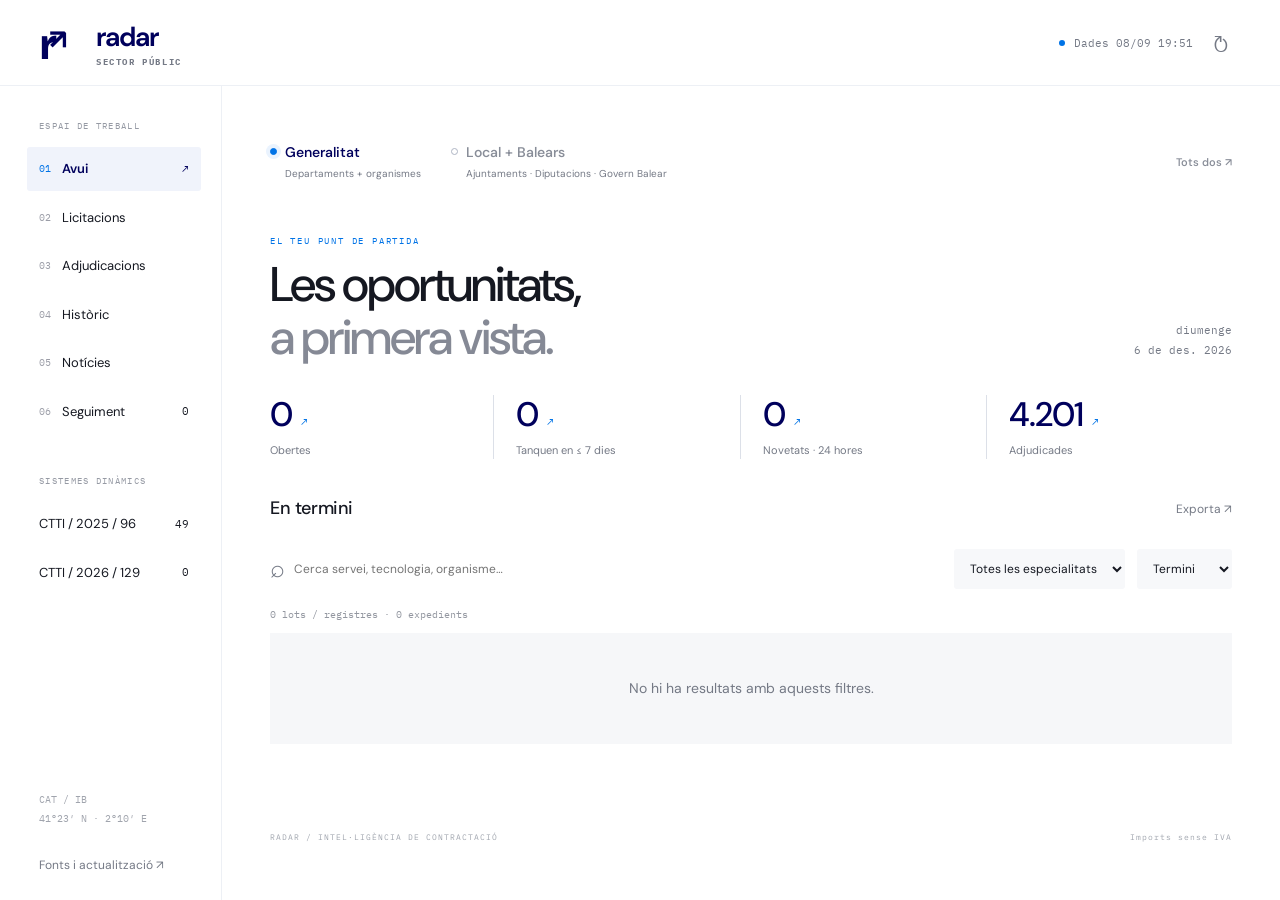
==== site/index.html @ e96c4da2 "Radar TiC CAT" ====
<!doctype html><html lang="ca"><head><meta charset="utf-8"><meta name="viewport" content="width=device-width,initial-scale=1"><meta name="theme-color" content="#00005c"><title>Radar · Sector públic</title><link rel="stylesheet" href="workspace.css"><link rel="alternate" type="application/rss+xml" title="Radar · Novetats" href="updates.xml"><script defer src="vendor/pdf-lib.min.js"></script><script type="module" src="workspace.js"></script></head>
<body><a class="skip" href="#main">Salta al contingut</a><header class="topbar"><a class="brand" href="#"><span class="brand-symbol" aria-hidden="true">r<span>↗</span></span><strong>radar<span>sector públic</span></strong></a><div class="top-right"><span class="live-dot"></span><span id="freshness">Carregant</span><button id="refresh" class="icon-button" aria-label="Recarrega les dades disponibles">↻</button><button id="menu-toggle" class="mobile-only icon-button" aria-label="Obre el menú" aria-expanded="false">☰</button></div></header>
<div class="shell"><aside id="sidebar"><div class="nav-caption">ESPAI DE TREBALL</div><nav aria-label="Navegació principal"><button data-view="home" class="selected"><span>01</span> Avui <i>↗</i></button><button data-view="tenders"><span>02</span> Licitacions</button><button data-view="awards"><span>03</span> Adjudicacions</button><button data-view="history"><span>04</span> Històric</button><button data-view="news"><span>05</span> Notícies</button><button data-view="saved"><span>06</span> Seguiment <b id="saved-count">0</b></button></nav><div class="nav-caption second">SISTEMES DINÀMICS</div><nav aria-label="SDA prioritaris"><button data-view="sda96">CTTI / 2025 / 96 <b id="n96">—</b></button><button data-view="sda129">CTTI / 2026 / 129 <b id="n129">—</b></button></nav><div class="sidebar-bottom"><span class="coordinate">CAT / IB<br>41°23′ N · 2°10′ E</span><button class="text-button" id="settings-button">Fonts i actualització ↗</button></div></aside>
<main id="main"><div class="worlds" role="group" aria-label="Àmbit"><button data-world="generalitat" class="active">Generalitat <span>Departaments + organismes</span></button><button data-world="local">Local + Balears <span>Ajuntaments · Diputacions · Govern Balear</span></button><button data-world="all" class="world-all">Tots dos ↗</button></div><div class="page-heading"><div><div class="eyebrow" id="eyebrow">EL TEU PUNT DE PARTIDA</div><h1 id="page-title">Les oportunitats,<br><em>a primera vista.</em></h1></div><div class="page-date" id="today"></div></div>
<div id="status-message" role="status" hidden></div><section id="metrics" class="kpi-strip" aria-label="Indicadors"></section><section id="spotlight" aria-label="Terminis propers"></section><section id="controls"><div class="section-heading"><h2 id="list-title">En termini</h2><button id="export" class="text-button">Exporta ↗</button></div><div class="filter-bar"><label class="search-box"><span aria-hidden="true">⌕</span><input id="search" type="search" placeholder="Cerca servei, tecnologia, organisme…" aria-label="Cerca"></label><select id="phase" aria-label="Estat"><option value="all">Tots els estats</option><option value="open">Obertes</option><option value="pending">Pendents d’adjudicació</option><option value="awarded">Adjudicades</option><option value="closed">Tancades</option><option value="planned">Anuncis previs</option></select><select id="category" aria-label="Especialitat"><option value="">Totes les especialitats</option></select><select id="territory" aria-label="Territori"><option value="">Catalunya + Balears</option><option value="catalunya">Món local català</option><option value="balears">Govern Balear</option></select><select id="sda-category" aria-label="Categoria SDA" hidden><option value="">Totes les categories SDA</option></select><select id="sort" aria-label="Ordenació"><option value="deadline">Termini</option><option value="recent">Novetats</option><option value="amount">Import</option></select></div></section>
<div id="result-count" class="result-count" role="status"></div><section id="results"><div class="empty">Preparant el teu espai de treball…</div></section><div id="pagination"></div><footer><span>RADAR / INTEL·LIGÈNCIA DE CONTRACTACIÓ</span><span>Imports sense IVA</span></footer></main></div>
<dialog id="dossier"><div class="dossier-toolbar"><span>FITXA / <b id="dossier-code"></b></span><button id="close-dossier" class="icon-button" aria-label="Tanca el dossier">✕</button></div><div id="dossier-content"></div></dialog><dialog id="settings"><button id="close-settings" class="close-settings icon-button" aria-label="Tanca">✕</button><div id="settings-content"></div></dialog><div id="toast" role="status"></div></body></html>
---- site/workspace.css ----
@import url('https://fonts.googleapis.com/css2?family=DM+Sans:wght@400;450;500;550;600;650;700&family=IBM+Plex+Mono:wght@400;500&display=swap');
:root{--navy:#00005c;--blue:#0073e6;--ink:#151821;--muted:#747985;--paper:#f6f7f9;--line:#dce0e8;--mono:'IBM Plex Mono',monospace;--sans:'DM Sans',system-ui,sans-serif;--green:#14734d;--orange:#a85b12;--red:#c13136}*{box-sizing:border-box}body{margin:0;color:var(--ink);background:white;font:15px/1.5 var(--sans)}button,input,select{font:inherit}button{cursor:pointer;border:0;background:none;color:inherit}button:disabled{opacity:.4;cursor:default}button:focus-visible,a:focus-visible,input:focus-visible,select:focus-visible,summary:focus-visible{outline:2px solid var(--blue);outline-offset:4px}a{color:var(--navy);text-decoration:none}a:hover{text-decoration:underline}button:hover{color:var(--blue)}[hidden]{display:none!important}.topbar{height:86px;display:flex;align-items:center;justify-content:space-between;padding:0 40px;background:#fff;position:sticky;top:0;z-index:5;border-bottom:1px solid #edf0f5}.brand{display:flex;align-items:center;gap:13px}.brand:hover{text-decoration:none}.brand-symbol{font-size:46px;line-height:1;font-weight:700;letter-spacing:-6px;color:var(--navy);width:43px}.brand-symbol span{font-size:28px;position:relative;top:-10px;left:-2px}.brand strong{font-size:27px;font-weight:650;letter-spacing:-1px}.brand strong>span{font-family:var(--mono);display:block;font-size:9px;letter-spacing:1.6px;text-transform:uppercase;color:var(--muted);margin-top:-3px}.top-right{display:flex;align-items:center;gap:9px;font:11px var(--mono);color:var(--muted)}.live-dot{width:6px;height:6px;border-radius:50%;background:var(--blue)}.icon-button{width:38px;height:38px;font-size:23px;display:inline-grid;place-items:center;border-radius:50%}.icon-button:hover{background:var(--paper)}.shell{display:grid;grid-template-columns:222px minmax(0,1fr)}aside{padding:34px 20px 20px 27px;border-right:1px solid #edf0f5;position:sticky;top:86px;height:calc(100dvh - 86px);display:flex;flex-direction:column}.nav-caption{font:9px var(--mono);letter-spacing:1.3px;color:#969aa4;padding:0 12px 16px}.nav-caption.second{margin-top:42px}nav{display:grid;gap:5px}nav button{display:flex;align-items:center;text-align:left;gap:11px;padding:12px;border-radius:3px;font-size:13px;white-space:nowrap}nav button>span{font:10px var(--mono);color:#9b9da7}nav button.selected{background:#f0f3fb;color:var(--navy);font-weight:600}nav button.selected>span{color:var(--blue)}nav button>i,nav button>b{margin-left:auto;font-style:normal;font:11px var(--mono)}.sidebar-bottom{margin-top:auto;padding:30px 12px 0}.coordinate{font:10px/1.9 var(--mono);color:#a0a4ad;display:block;margin-bottom:22px}.text-button{font-size:12px;padding:6px 0;color:var(--muted)}main{padding:28px 48px 22px;min-width:0;max-width:1700px;width:100%;margin:auto}.worlds{display:flex;gap:30px;align-items:center;margin-bottom:44px}.worlds>button{text-align:left;padding:10px 0 10px 15px;position:relative;color:#888d98;font-size:14px;font-weight:550}.worlds>button:before{content:'';position:absolute;left:0;top:16px;width:5px;height:5px;border:1px solid #aeb5c4;border-radius:50%}.worlds>button.active{color:var(--navy)}.worlds>button.active:before{background:var(--blue);border-color:var(--blue);box-shadow:0 0 0 4px #eaf3fe}.worlds span{display:block;font-size:10px;font-weight:400;margin-top:3px;color:var(--muted)}.worlds .world-all{font-size:11px;margin-left:auto;padding-left:0}.worlds .world-all:before{display:none}.page-heading{display:flex;align-items:end;justify-content:space-between;gap:25px;margin-bottom:31px}.eyebrow{font:9px var(--mono);letter-spacing:1.8px;color:var(--blue);margin-bottom:13px}h1{font-weight:500;font-size:clamp(32px,3.8vw,56px);line-height:1.08;letter-spacing:-2px;margin:0}h1 em{font-style:normal;color:#858995}.page-date{font:11px/1.8 var(--mono);color:var(--muted);text-align:right;padding-bottom:4px}.kpi-strip{display:flex;margin:30px 0 35px}.kpi{flex:1;text-align:left;padding:0 22px;border-left:1px solid var(--line)}.kpi:first-child{padding-left:0;border:0}.kpi-number{font-size:34px;letter-spacing:-1px;line-height:1.2;font-weight:500;color:var(--navy)}.kpi-label{display:block;font-size:11px;color:var(--muted);margin-top:6px}.kpi-number small{font:11px var(--mono);margin-left:9px;color:var(--blue)}.spotlight-grid{display:grid;grid-template-columns:repeat(3,minmax(0,1fr));gap:1px;margin-bottom:37px;background:#dfe4ee}.spot-card{background:#f1f4fa;min-height:197px;padding:23px 24px;cursor:pointer;position:relative;text-align:left}.spot-card:first-child{background:var(--navy);color:white}.spot-card:hover{background:#e8edf8;color:inherit}.spot-card:first-child:hover{background:#09096d;color:white}.spot-top{font:9px var(--mono);letter-spacing:1px;text-transform:uppercase;display:flex;justify-content:space-between;color:#78849f}.spot-card:first-child .spot-top{color:#b0bde4}.spot-card h3{font-size:16px;font-weight:500;line-height:1.4;margin:17px 0 23px;max-width:85%}.spot-bottom{display:flex;align-items:end;justify-content:space-between}.spot-count{font:500 34px/1 var(--mono);letter-spacing:-2px}.spot-count small{font:10px var(--sans);letter-spacing:0;display:inline-block;margin-left:6px;color:var(--muted)}.spot-card:first-child .spot-count small{color:#b0bde4}.spot-price{font:11px var(--mono);color:var(--muted)}.spot-card:first-child .spot-price{color:#d4dcf4}.section-heading{display:flex;justify-content:space-between;align-items:center;margin:0 0 13px}.section-heading h2{font-size:18px;font-weight:500;letter-spacing:-.4px;margin:0}.filter-bar{display:flex;gap:12px;align-items:center;flex-wrap:wrap;padding:12px 0 15px}.search-box{display:flex;align-items:center;gap:9px;flex:1;min-width:230px}.search-box>span{font-size:25px;color:var(--muted)}input,select{border:0;background:#f7f8fa;color:var(--ink);padding:10px 12px;border-radius:3px;min-height:40px;font-size:12px}input{width:100%;background:transparent;padding-left:0}select{max-width:225px}.result-count{font:10px var(--mono);color:#9397a0;display:flex;justify-content:space-between;margin:4px 0 12px}.tender-row{display:grid;grid-template-columns:30px minmax(230px,1.9fr) minmax(110px,1fr) 118px 100px 35px;gap:18px;align-items:center;min-height:103px;padding:15px 10px 15px 0;border-top:1px solid #eef0f4;transition:background .15s}.tender-row:hover{background:#f8f9fc}.row-no{font:10px var(--mono);color:#b2b5bd}.row-main{min-width:0}.row-title{font:500 15px/1.45 var(--sans);text-align:left;padding:0;display:block;color:var(--ink);overflow-wrap:anywhere}.row-meta{display:flex;gap:9px;flex-wrap:wrap;margin-top:6px;font:9px var(--mono);color:#9296a0}.row-meta .new{color:var(--blue)}.row-organ{font-size:11px;color:#6c7482;line-height:1.5;overflow-wrap:anywhere}.row-amount{font:12px var(--mono);text-align:right;color:var(--navy)}.row-amount small{font:9px var(--sans);color:var(--muted);display:block;margin-top:5px}.countdown{border-left:1px solid var(--line);padding-left:18px;color:var(--green)}.countdown strong{font:500 27px/1 var(--mono);letter-spacing:-1px}.countdown small{display:block;font-size:10px;margin-top:5px}.countdown.warn{color:var(--orange)}.countdown.urgent{color:var(--red)}.countdown.status{color:var(--muted)}.countdown.status strong{font:500 10px/1.5 var(--sans);letter-spacing:0}.save{font-size:23px;color:#a2a8b5;padding:4px}.save.on{color:var(--blue)}.empty{background:var(--paper);padding:45px 25px;color:var(--muted);font-size:14px;text-align:center}.news-grid{display:grid;grid-template-columns:repeat(2,minmax(0,1fr));gap:0 35px}.news-card{padding:25px 0;border-top:1px solid var(--line)}.news-meta{font:9px var(--mono);color:var(--muted);display:flex;gap:15px}.news-card h3{font-weight:500;font-size:19px;line-height:1.4;letter-spacing:-.4px;margin:12px 0}.news-card a{display:block}.news-link{font-size:12px;color:var(--blue)}#pagination{display:flex;justify-content:center;align-items:center;gap:20px;font:11px var(--mono);margin:25px 0}#pagination button{padding:12px;color:var(--navy)}footer{display:flex;justify-content:space-between;gap:20px;font:8px var(--mono);letter-spacing:1px;color:#a0a5ae;margin-top:45px;padding:18px 0}.sda-intro{font-size:12px;display:flex;justify-content:space-between;gap:15px;margin:10px 0 24px;color:var(--muted)}.sda-intro a{color:var(--blue)}dialog{border:0;padding:0;width:min(1020px,96vw);max-height:94dvh;color:var(--ink);box-shadow:0 20px 100px #00005c25;background:white}dialog::backdrop{background:#11152b66;backdrop-filter:blur(4px)}.dossier-toolbar{position:sticky;top:0;z-index:3;display:flex;align-items:center;justify-content:space-between;padding:15px 32px;background:white;border-bottom:1px solid #eef0f4;font:10px var(--mono);color:var(--muted)}.dossier-toolbar b{font-weight:400;color:var(--navy)}#dossier-content{padding:30px 42px 40px}.dossier-heading{display:flex;gap:25px;justify-content:space-between;align-items:start}.dossier-heading h2{font-size:32px;line-height:1.15;font-weight:500;letter-spacing:-1px;margin:8px 0 13px;max-width:710px}.dossier-organ{font-size:12px;color:var(--muted);margin:0 0 15px}.dossier-actions{display:flex;gap:9px;flex-wrap:wrap;margin:22px 0 30px}.action{padding:10px 15px;font-size:12px;background:var(--paper);color:var(--navy);border-radius:3px;display:inline-flex;align-items:center;gap:8px}.action.primary{background:var(--navy);color:white}.action:hover{background:#e5eaf5;color:var(--navy);text-decoration:none}.dossier-summary{font-size:14px;line-height:1.65;max-width:800px;color:#555f71}.dossier-section{margin-top:32px}.section-number{font:9px var(--mono);color:var(--blue);margin-right:12px}.dossier-section h3{font-size:17px;font-weight:500;letter-spacing:-.4px;margin:0 0 19px}.economy-grid{display:grid;grid-template-columns:repeat(3,minmax(0,1fr));gap:20px;margin:24px 0}.economy-grid>div{border-left:1px solid var(--line);padding-left:17px}.economy-grid span{font-size:11px;color:var(--muted);display:block;margin-bottom:8px}.economy-grid strong{font:500 18px var(--mono);color:var(--navy)}.facts-grid{display:grid;grid-template-columns:1fr 1fr;gap:18px 28px}.fact{font-size:13px;line-height:1.6}.fact span{display:block;font-size:10px;color:var(--muted);margin-bottom:5px}.score-bar{display:flex;height:7px;width:100%;background:#edf0f8;gap:2px;margin:15px 0 18px}.score-segment{background:var(--navy);min-width:1px}.score-segment.automatic{background:#7b91c8}.score-segment.price{background:var(--blue)}.score-group{margin:19px 0}.score-label{display:flex;justify-content:space-between;font-size:13px;font-weight:550;gap:15px}.score-label b{font:500 16px var(--mono);color:var(--navy)}.score-child{display:flex;justify-content:space-between;gap:15px;font-size:12px;color:#647086;margin:8px 0;padding-left:16px;border-left:1px solid var(--line)}.score-child b{font:11px var(--mono);white-space:nowrap;font-weight:400}.dossier-section ul{padding-left:18px;font-size:12px;color:#5f6a7d;line-height:1.7}.dossier-section li{margin-bottom:9px}.evidence-details{margin-top:28px;font-size:11px;color:var(--muted)}summary{cursor:pointer;padding:10px 0;color:#747e92}.evidence-details p{overflow-wrap:anywhere}.evidence-details a{color:var(--blue)}.history-card{padding:17px 0;border-top:1px solid #e6eaf1}.history-card h4{margin:0 0 7px;font-size:13px;font-weight:500}.history-card p{margin:4px 0;font-size:12px;color:var(--muted)}.share-options{display:flex;gap:8px;flex-wrap:wrap;background:var(--paper);padding:12px;margin-top:-15px}.muted{color:var(--muted)}#settings{max-width:690px;padding:36px}.close-settings{position:absolute;right:15px;top:15px}#settings h2{font-size:28px;font-weight:500;letter-spacing:-1px}#settings p,#settings li{font-size:13px;color:var(--muted);line-height:1.7}#settings a{color:var(--blue)}#toast{position:fixed;bottom:24px;left:50%;transform:translateX(-50%);background:var(--navy);color:white;padding:13px 22px;font-size:12px;z-index:30;display:none;max-width:90vw}#status-message{padding:12px 16px;font-size:12px;background:#f1f4fa;color:var(--navy);margin:12px 0}.mobile-only{display:none}.skip{position:absolute;top:-70px;left:20px;z-index:50;background:white;padding:10px}.skip:focus{top:10px}.busy{animation:spin 1.4s linear infinite}@keyframes spin{to{transform:rotate(360deg)}}
@media(max-width:1180px){.shell{grid-template-columns:185px minmax(0,1fr)}aside{padding-left:14px;padding-right:12px}main{padding:25px 28px}.tender-row{grid-template-columns:20px minmax(190px,1.8fr) minmax(80px,1fr) 104px 80px 26px;gap:12px}.countdown{padding-left:12px}.worlds{gap:20px}.spot-card{padding:20px}.spot-price{font-size:10px}.worlds span{font-size:9px}}
@media(max-width:920px){.tender-row{grid-template-columns:minmax(150px,1fr) 105px 85px 25px}.row-no{display:none}.row-organ{grid-column:1;grid-row:2;margin-top:-10px}.row-amount{grid-column:2;grid-row:1 / span 2}.countdown{grid-column:3;grid-row:1 / span 2}.save{grid-column:4;grid-row:1 / span 2}.spotlight-grid{grid-template-columns:repeat(2,minmax(0,1fr))}.spot-card:nth-child(3){display:none}.worlds{flex-wrap:wrap;margin-bottom:28px}.worlds .world-all{display:none}.worlds>button{flex:1}.page-date{display:none}.kpi{padding:0 13px}.kpi-number{font-size:29px}.news-grid{grid-template-columns:1fr}}
@media(max-width:700px){.topbar{height:72px;padding:0 21px}.top-right{font-size:9px;gap:5px}.brand strong{font-size:25px}.brand-symbol{font-size:40px;width:35px}.brand-symbol span{font-size:24px}.shell{display:block}aside{display:none;position:fixed;z-index:10;top:72px;background:white;width:100%;height:calc(100dvh - 72px);padding:25px}aside.open{display:flex}.mobile-only{display:inline-grid}main{padding:20px}.worlds{gap:16px;margin-bottom:29px}.worlds>button{font-size:12px;padding-left:13px}.worlds span{font-size:8px;max-width:160px}.page-heading{margin-bottom:25px}h1{font-size:37px;letter-spacing:-1.4px}.eyebrow{font-size:8px;letter-spacing:1.4px}.kpi-strip{margin:25px 0 28px}.kpi{padding:0 10px}.kpi-number{font-size:25px}.kpi-label{font-size:9px}.kpi-number small{display:none}.spot-card{padding:18px 16px;min-height:200px}.spot-card h3{font-size:13px;max-width:100%;margin:15px 0 20px}.spot-top{font-size:8px;letter-spacing:0}.spot-count{font-size:29px}.spot-bottom{display:block}.spot-price{margin-top:9px}.spotlight-grid{margin-bottom:27px}.section-heading h2{font-size:17px}.search-box{min-width:100%;flex-basis:100%}.filter-bar{gap:7px;padding-top:2px}select{font-size:10px;max-width:48%;min-height:35px;padding:8px}.tender-row{grid-template-columns:minmax(120px,1fr) 85px 62px 20px;gap:9px;min-height:114px;padding-right:0}.row-title{font-size:13px}.row-meta{font-size:8px;gap:5px}.row-organ{font-size:10px}.row-amount{font-size:10px}.row-amount small{font-size:8px}.countdown{padding-left:10px}.countdown strong{font-size:24px}.countdown small{font-size:9px}.save{font-size:21px}footer{font-size:7px;gap:10px}.economy-grid{grid-template-columns:1fr 1fr;gap:20px 12px}.economy-grid strong{font-size:15px}.facts-grid{grid-template-columns:1fr}.dossier-heading h2{font-size:26px}.dossier-toolbar{padding:10px 18px;font-size:9px}#dossier-content{padding:22px 23px}dialog{width:100%;max-width:100%;max-height:100dvh;height:100dvh;margin:0}.dossier-heading .countdown{min-width:75px}.dossier-actions{gap:6px}.action{font-size:11px;padding:10px 12px}.score-child{font-size:11px}#settings{height:auto;max-height:95dvh;margin:auto;padding:28px}.news-card h3{font-size:17px}}
@media(prefers-reduced-motion:reduce){*{animation:none!important;transition:none!important}}@media print{.topbar,.shell,.dossier-toolbar,.dossier-actions,.share-options,.evidence-details,#toast{display:none!important}dialog[open]{display:block;position:static;width:100%;height:auto;max-height:none;box-shadow:none;margin:0}dialog::backdrop{display:none}#dossier-content{padding:10px}.dossier-section{break-inside:avoid}.economy-grid{grid-template-columns:repeat(3,1fr)}}
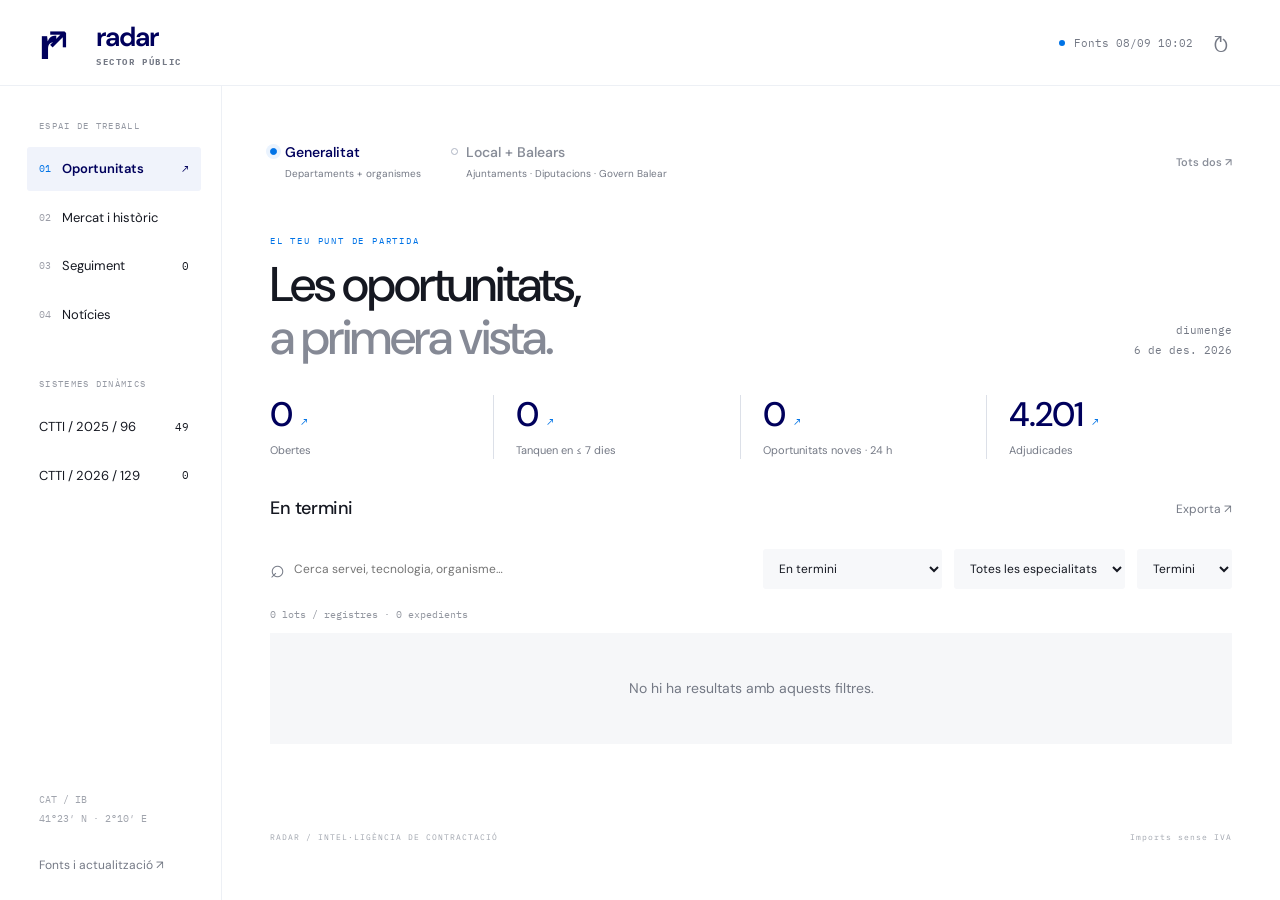
==== commit 1b768cdd: "Unifica oportunitats i separa filtres de mercat i històric" ====
--- a/site/index.html
+++ b/site/index.html
@@ -1,7 +1,7 @@
 <!doctype html><html lang="ca"><head><meta charset="utf-8"><meta name="viewport" content="width=device-width,initial-scale=1"><meta name="theme-color" content="#00005c"><title>Radar · Sector públic</title><link rel="stylesheet" href="workspace.css"><link rel="alternate" type="application/rss+xml" title="Radar · Novetats" href="updates.xml"><script defer src="vendor/pdf-lib.min.js"></script><script type="module" src="workspace.js"></script></head>
 <body><a class="skip" href="#main">Salta al contingut</a><header class="topbar"><a class="brand" href="#"><span class="brand-symbol" aria-hidden="true">r<span>↗</span></span><strong>radar<span>sector públic</span></strong></a><div class="top-right"><span class="live-dot"></span><span id="freshness">Carregant</span><button id="refresh" class="icon-button" aria-label="Recarrega les dades disponibles">↻</button><button id="menu-toggle" class="mobile-only icon-button" aria-label="Obre el menú" aria-expanded="false">☰</button></div></header>
-<div class="shell"><aside id="sidebar"><div class="nav-caption">ESPAI DE TREBALL</div><nav aria-label="Navegació principal"><button data-view="home" class="selected"><span>01</span> Avui <i>↗</i></button><button data-view="tenders"><span>02</span> Licitacions</button><button data-view="awards"><span>03</span> Adjudicacions</button><button data-view="history"><span>04</span> Històric</button><button data-view="news"><span>05</span> Notícies</button><button data-view="saved"><span>06</span> Seguiment <b id="saved-count">0</b></button></nav><div class="nav-caption second">SISTEMES DINÀMICS</div><nav aria-label="SDA prioritaris"><button data-view="sda96">CTTI / 2025 / 96 <b id="n96">—</b></button><button data-view="sda129">CTTI / 2026 / 129 <b id="n129">—</b></button></nav><div class="sidebar-bottom"><span class="coordinate">CAT / IB<br>41°23′ N · 2°10′ E</span><button class="text-button" id="settings-button">Fonts i actualització ↗</button></div></aside>
+<div class="shell"><aside id="sidebar"><div class="nav-caption">ESPAI DE TREBALL</div><nav aria-label="Navegació principal"><button data-view="home" class="selected" aria-current="page"><span>01</span> Oportunitats <i>↗</i></button><button data-view="awards"><span>02</span> Mercat i històric</button><button data-view="saved"><span>03</span> Seguiment <b id="saved-count">0</b></button><button data-view="news"><span>04</span> Notícies</button></nav><div class="nav-caption second">SISTEMES DINÀMICS</div><nav aria-label="SDA prioritaris"><button data-view="sda96">CTTI / 2025 / 96 <b id="n96">—</b></button><button data-view="sda129">CTTI / 2026 / 129 <b id="n129">—</b></button></nav><div class="sidebar-bottom"><span class="coordinate">CAT / IB<br>41°23′ N · 2°10′ E</span><button class="text-button" id="settings-button">Fonts i actualització ↗</button></div></aside>
 <main id="main"><div class="worlds" role="group" aria-label="Àmbit"><button data-world="generalitat" class="active">Generalitat <span>Departaments + organismes</span></button><button data-world="local">Local + Balears <span>Ajuntaments · Diputacions · Govern Balear</span></button><button data-world="all" class="world-all">Tots dos ↗</button></div><div class="page-heading"><div><div class="eyebrow" id="eyebrow">EL TEU PUNT DE PARTIDA</div><h1 id="page-title">Les oportunitats,<br><em>a primera vista.</em></h1></div><div class="page-date" id="today"></div></div>
-<div id="status-message" role="status" hidden></div><section id="metrics" class="kpi-strip" aria-label="Indicadors"></section><section id="spotlight" aria-label="Terminis propers"></section><section id="controls"><div class="section-heading"><h2 id="list-title">En termini</h2><button id="export" class="text-button">Exporta ↗</button></div><div class="filter-bar"><label class="search-box"><span aria-hidden="true">⌕</span><input id="search" type="search" placeholder="Cerca servei, tecnologia, organisme…" aria-label="Cerca"></label><select id="phase" aria-label="Estat"><option value="all">Tots els estats</option><option value="open">Obertes</option><option value="pending">Pendents d’adjudicació</option><option value="awarded">Adjudicades</option><option value="closed">Tancades</option><option value="planned">Anuncis previs</option></select><select id="category" aria-label="Especialitat"><option value="">Totes les especialitats</option></select><select id="territory" aria-label="Territori"><option value="">Catalunya + Balears</option><option value="catalunya">Món local català</option><option value="balears">Govern Balear</option></select><select id="sda-category" aria-label="Categoria SDA" hidden><option value="">Totes les categories SDA</option></select><select id="sort" aria-label="Ordenació"><option value="deadline">Termini</option><option value="recent">Novetats</option><option value="amount">Import</option></select></div></section>
+<div id="status-message" role="status" hidden></div><section id="metrics" class="kpi-strip" aria-label="Indicadors"></section><section id="spotlight" aria-label="Terminis propers"></section><section id="controls"><div class="section-heading"><h2 id="list-title">En termini</h2><button id="export" class="text-button">Exporta ↗</button></div><div class="filter-bar"><label class="search-box"><span aria-hidden="true">⌕</span><input id="search" type="search" placeholder="Cerca servei, tecnologia, organisme…" aria-label="Cerca"></label><select id="phase" aria-label="Estat"></select><select id="category" aria-label="Especialitat"><option value="">Totes les especialitats</option></select><select id="territory" aria-label="Territori"><option value="">Catalunya + Balears</option><option value="catalunya">Món local català</option><option value="balears">Govern Balear</option></select><select id="sda-category" aria-label="Categoria SDA" hidden><option value="">Totes les categories SDA</option></select><select id="sort" aria-label="Ordenació"><option value="deadline">Termini</option><option value="recent">Novetats</option><option value="amount">Import</option></select></div></section>
 <div id="result-count" class="result-count" role="status"></div><section id="results"><div class="empty">Preparant el teu espai de treball…</div></section><div id="pagination"></div><footer><span>RADAR / INTEL·LIGÈNCIA DE CONTRACTACIÓ</span><span>Imports sense IVA</span></footer></main></div>
 <dialog id="dossier"><div class="dossier-toolbar"><span>FITXA / <b id="dossier-code"></b></span><button id="close-dossier" class="icon-button" aria-label="Tanca el dossier">✕</button></div><div id="dossier-content"></div></dialog><dialog id="settings"><button id="close-settings" class="close-settings icon-button" aria-label="Tanca">✕</button><div id="settings-content"></div></dialog><div id="toast" role="status"></div></body></html>
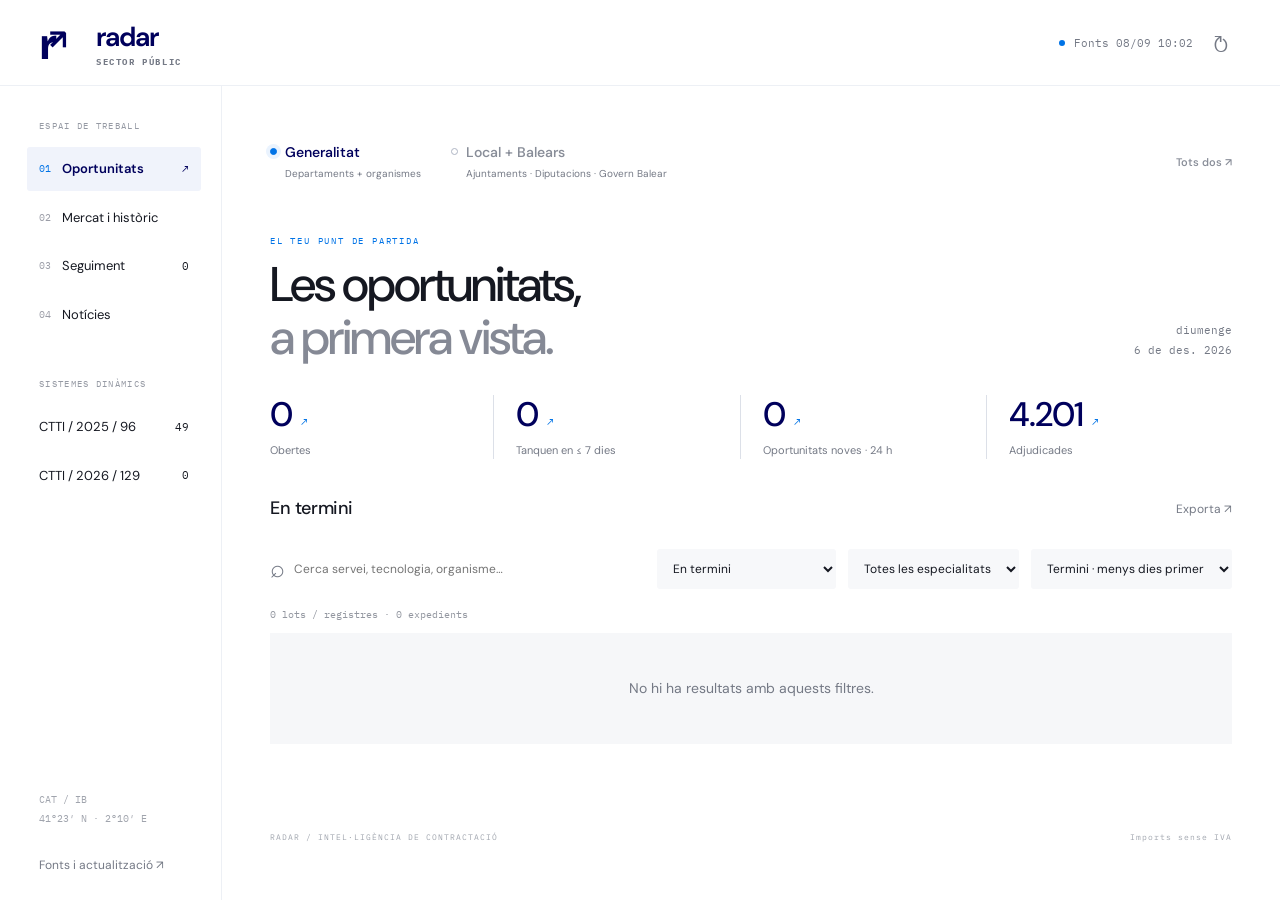
==== commit 1e0d4228: "Afegeix icona MAV i ordenació del termini en tots dos sentits" ====
--- a/site/index.html
+++ b/site/index.html
@@ -1,7 +1,7 @@
-<!doctype html><html lang="ca"><head><meta charset="utf-8"><meta name="viewport" content="width=device-width,initial-scale=1"><meta name="theme-color" content="#00005c"><title>Radar · Sector públic</title><link rel="stylesheet" href="workspace.css"><link rel="alternate" type="application/rss+xml" title="Radar · Novetats" href="updates.xml"><script defer src="vendor/pdf-lib.min.js"></script><script type="module" src="workspace.js"></script></head>
+<!doctype html><html lang="ca"><head><meta charset="utf-8"><meta name="viewport" content="width=device-width,initial-scale=1"><meta name="theme-color" content="#00005c"><title>Radar · Sector públic</title><link rel="icon" href="favicon.ico?v=mav1" sizes="16x16 32x32 48x48"><link rel="icon" type="image/svg+xml" href="favicon.svg?v=mav1"><link rel="stylesheet" href="workspace.css"><link rel="alternate" type="application/rss+xml" title="Radar · Novetats" href="updates.xml"><script defer src="vendor/pdf-lib.min.js"></script><script type="module" src="workspace.js"></script></head>
 <body><a class="skip" href="#main">Salta al contingut</a><header class="topbar"><a class="brand" href="#"><span class="brand-symbol" aria-hidden="true">r<span>↗</span></span><strong>radar<span>sector públic</span></strong></a><div class="top-right"><span class="live-dot"></span><span id="freshness">Carregant</span><button id="refresh" class="icon-button" aria-label="Recarrega les dades disponibles">↻</button><button id="menu-toggle" class="mobile-only icon-button" aria-label="Obre el menú" aria-expanded="false">☰</button></div></header>
 <div class="shell"><aside id="sidebar"><div class="nav-caption">ESPAI DE TREBALL</div><nav aria-label="Navegació principal"><button data-view="home" class="selected" aria-current="page"><span>01</span> Oportunitats <i>↗</i></button><button data-view="awards"><span>02</span> Mercat i històric</button><button data-view="saved"><span>03</span> Seguiment <b id="saved-count">0</b></button><button data-view="news"><span>04</span> Notícies</button></nav><div class="nav-caption second">SISTEMES DINÀMICS</div><nav aria-label="SDA prioritaris"><button data-view="sda96">CTTI / 2025 / 96 <b id="n96">—</b></button><button data-view="sda129">CTTI / 2026 / 129 <b id="n129">—</b></button></nav><div class="sidebar-bottom"><span class="coordinate">CAT / IB<br>41°23′ N · 2°10′ E</span><button class="text-button" id="settings-button">Fonts i actualització ↗</button></div></aside>
 <main id="main"><div class="worlds" role="group" aria-label="Àmbit"><button data-world="generalitat" class="active">Generalitat <span>Departaments + organismes</span></button><button data-world="local">Local + Balears <span>Ajuntaments · Diputacions · Govern Balear</span></button><button data-world="all" class="world-all">Tots dos ↗</button></div><div class="page-heading"><div><div class="eyebrow" id="eyebrow">EL TEU PUNT DE PARTIDA</div><h1 id="page-title">Les oportunitats,<br><em>a primera vista.</em></h1></div><div class="page-date" id="today"></div></div>
-<div id="status-message" role="status" hidden></div><section id="metrics" class="kpi-strip" aria-label="Indicadors"></section><section id="spotlight" aria-label="Terminis propers"></section><section id="controls"><div class="section-heading"><h2 id="list-title">En termini</h2><button id="export" class="text-button">Exporta ↗</button></div><div class="filter-bar"><label class="search-box"><span aria-hidden="true">⌕</span><input id="search" type="search" placeholder="Cerca servei, tecnologia, organisme…" aria-label="Cerca"></label><select id="phase" aria-label="Estat"></select><select id="category" aria-label="Especialitat"><option value="">Totes les especialitats</option></select><select id="territory" aria-label="Territori"><option value="">Catalunya + Balears</option><option value="catalunya">Món local català</option><option value="balears">Govern Balear</option></select><select id="sda-category" aria-label="Categoria SDA" hidden><option value="">Totes les categories SDA</option></select><select id="sort" aria-label="Ordenació"><option value="deadline">Termini</option><option value="recent">Novetats</option><option value="amount">Import</option></select></div></section>
+<div id="status-message" role="status" hidden></div><section id="metrics" class="kpi-strip" aria-label="Indicadors"></section><section id="spotlight" aria-label="Terminis propers"></section><section id="controls"><div class="section-heading"><h2 id="list-title">En termini</h2><button id="export" class="text-button">Exporta ↗</button></div><div class="filter-bar"><label class="search-box"><span aria-hidden="true">⌕</span><input id="search" type="search" placeholder="Cerca servei, tecnologia, organisme…" aria-label="Cerca"></label><select id="phase" aria-label="Estat"></select><select id="category" aria-label="Especialitat"><option value="">Totes les especialitats</option></select><select id="territory" aria-label="Territori"><option value="">Catalunya + Balears</option><option value="catalunya">Món local català</option><option value="balears">Govern Balear</option></select><select id="sda-category" aria-label="Categoria SDA" hidden><option value="">Totes les categories SDA</option></select><select id="sort" aria-label="Ordenació"><option value="deadline">Termini · menys dies primer</option><option value="deadline-desc">Termini · més dies primer</option><option value="recent">Novetats</option><option value="amount">Import</option></select></div></section>
 <div id="result-count" class="result-count" role="status"></div><section id="results"><div class="empty">Preparant el teu espai de treball…</div></section><div id="pagination"></div><footer><span>RADAR / INTEL·LIGÈNCIA DE CONTRACTACIÓ</span><span>Imports sense IVA</span></footer></main></div>
 <dialog id="dossier"><div class="dossier-toolbar"><span>FITXA / <b id="dossier-code"></b></span><button id="close-dossier" class="icon-button" aria-label="Tanca el dossier">✕</button></div><div id="dossier-content"></div></dialog><dialog id="settings"><button id="close-settings" class="close-settings icon-button" aria-label="Tanca">✕</button><div id="settings-content"></div></dialog><div id="toast" role="status"></div></body></html>
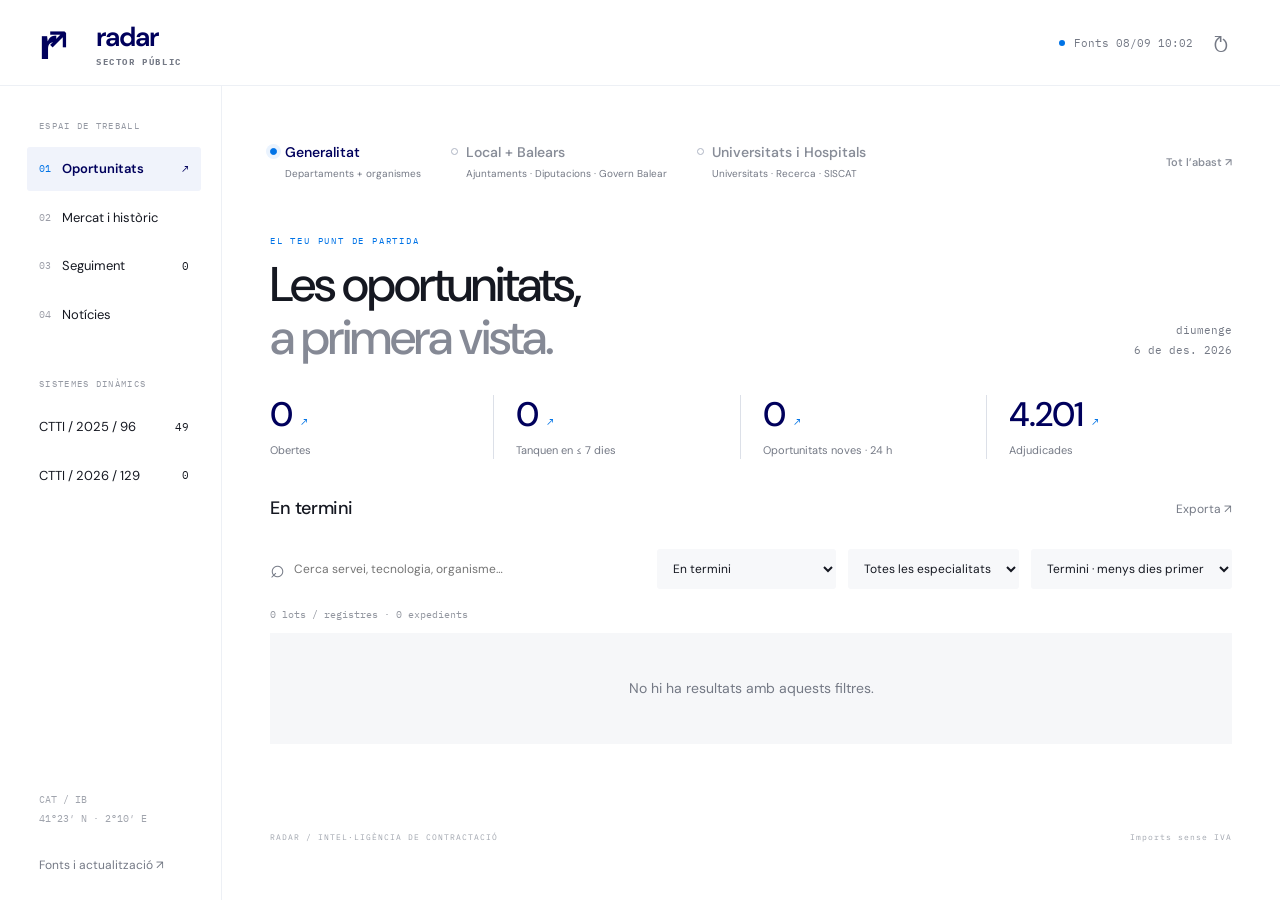
==== commit 69815250: "Afegeix l’àmbit d’universitats, recerca i hospitals" ====
--- a/site/index.html
+++ b/site/index.html
@@ -1,7 +1,7 @@
-<!doctype html><html lang="ca"><head><meta charset="utf-8"><meta name="viewport" content="width=device-width,initial-scale=1"><meta name="theme-color" content="#00005c"><title>Radar · Sector públic</title><link rel="icon" href="favicon.ico?v=mav1" sizes="16x16 32x32 48x48"><link rel="icon" type="image/svg+xml" href="favicon.svg?v=mav1"><link rel="stylesheet" href="workspace.css"><link rel="alternate" type="application/rss+xml" title="Radar · Novetats" href="updates.xml"><script defer src="vendor/pdf-lib.min.js"></script><script type="module" src="workspace.js"></script></head>
+<!doctype html><html lang="ca"><head><meta charset="utf-8"><meta name="viewport" content="width=device-width,initial-scale=1"><meta name="theme-color" content="#00005c"><title>Radar · Sector públic</title><link rel="icon" href="favicon.ico?v=collie1" sizes="16x16 32x32 48x48"><link rel="icon" type="image/svg+xml" href="favicon.svg?v=collie1"><link rel="stylesheet" href="workspace.css"><link rel="alternate" type="application/rss+xml" title="Radar · Novetats" href="updates.xml"><script defer src="vendor/pdf-lib.min.js"></script><script type="module" src="workspace.js"></script></head>
 <body><a class="skip" href="#main">Salta al contingut</a><header class="topbar"><a class="brand" href="#"><span class="brand-symbol" aria-hidden="true">r<span>↗</span></span><strong>radar<span>sector públic</span></strong></a><div class="top-right"><span class="live-dot"></span><span id="freshness">Carregant</span><button id="refresh" class="icon-button" aria-label="Recarrega les dades disponibles">↻</button><button id="menu-toggle" class="mobile-only icon-button" aria-label="Obre el menú" aria-expanded="false">☰</button></div></header>
 <div class="shell"><aside id="sidebar"><div class="nav-caption">ESPAI DE TREBALL</div><nav aria-label="Navegació principal"><button data-view="home" class="selected" aria-current="page"><span>01</span> Oportunitats <i>↗</i></button><button data-view="awards"><span>02</span> Mercat i històric</button><button data-view="saved"><span>03</span> Seguiment <b id="saved-count">0</b></button><button data-view="news"><span>04</span> Notícies</button></nav><div class="nav-caption second">SISTEMES DINÀMICS</div><nav aria-label="SDA prioritaris"><button data-view="sda96">CTTI / 2025 / 96 <b id="n96">—</b></button><button data-view="sda129">CTTI / 2026 / 129 <b id="n129">—</b></button></nav><div class="sidebar-bottom"><span class="coordinate">CAT / IB<br>41°23′ N · 2°10′ E</span><button class="text-button" id="settings-button">Fonts i actualització ↗</button></div></aside>
-<main id="main"><div class="worlds" role="group" aria-label="Àmbit"><button data-world="generalitat" class="active">Generalitat <span>Departaments + organismes</span></button><button data-world="local">Local + Balears <span>Ajuntaments · Diputacions · Govern Balear</span></button><button data-world="all" class="world-all">Tots dos ↗</button></div><div class="page-heading"><div><div class="eyebrow" id="eyebrow">EL TEU PUNT DE PARTIDA</div><h1 id="page-title">Les oportunitats,<br><em>a primera vista.</em></h1></div><div class="page-date" id="today"></div></div>
-<div id="status-message" role="status" hidden></div><section id="metrics" class="kpi-strip" aria-label="Indicadors"></section><section id="spotlight" aria-label="Terminis propers"></section><section id="controls"><div class="section-heading"><h2 id="list-title">En termini</h2><button id="export" class="text-button">Exporta ↗</button></div><div class="filter-bar"><label class="search-box"><span aria-hidden="true">⌕</span><input id="search" type="search" placeholder="Cerca servei, tecnologia, organisme…" aria-label="Cerca"></label><select id="phase" aria-label="Estat"></select><select id="category" aria-label="Especialitat"><option value="">Totes les especialitats</option></select><select id="territory" aria-label="Territori"><option value="">Catalunya + Balears</option><option value="catalunya">Món local català</option><option value="balears">Govern Balear</option></select><select id="sda-category" aria-label="Categoria SDA" hidden><option value="">Totes les categories SDA</option></select><select id="sort" aria-label="Ordenació"><option value="deadline">Termini · menys dies primer</option><option value="deadline-desc">Termini · més dies primer</option><option value="recent">Novetats</option><option value="amount">Import</option></select></div></section>
+<main id="main"><div class="worlds" role="group" aria-label="Àmbit"><button data-world="generalitat" class="active">Generalitat <span>Departaments + organismes</span></button><button data-world="local">Local + Balears <span>Ajuntaments · Diputacions · Govern Balear</span></button><button data-world="university_hospital">Universitats i Hospitals <span>Universitats · Recerca · SISCAT</span></button><button data-world="all" class="world-all">Tot l’abast ↗</button></div><div class="page-heading"><div><div class="eyebrow" id="eyebrow">EL TEU PUNT DE PARTIDA</div><h1 id="page-title">Les oportunitats,<br><em>a primera vista.</em></h1></div><div class="page-date" id="today"></div></div>
+<div id="status-message" role="status" hidden></div><section id="metrics" class="kpi-strip" aria-label="Indicadors"></section><section id="spotlight" aria-label="Terminis propers"></section><section id="controls"><div class="section-heading"><h2 id="list-title">En termini</h2><button id="export" class="text-button">Exporta ↗</button></div><div class="filter-bar"><label class="search-box"><span aria-hidden="true">⌕</span><input id="search" type="search" placeholder="Cerca servei, tecnologia, organisme…" aria-label="Cerca"></label><select id="phase" aria-label="Estat"></select><select id="category" aria-label="Especialitat"><option value="">Totes les especialitats</option></select><select id="territory" aria-label="Territori"><option value="">Catalunya + Balears</option><option value="catalunya">Món local català</option><option value="balears">Govern Balear</option></select><select id="sda-category" aria-label="Categoria SDA" hidden><option value="">Totes les categories SDA</option></select><select id="news-scope" aria-label="Àmbit de les notícies" hidden></select><select id="sort" aria-label="Ordenació"><option value="deadline">Termini · menys dies primer</option><option value="deadline-desc">Termini · més dies primer</option><option value="recent">Novetats</option><option value="amount">Import</option></select></div></section>
 <div id="result-count" class="result-count" role="status"></div><section id="results"><div class="empty">Preparant el teu espai de treball…</div></section><div id="pagination"></div><footer><span>RADAR / INTEL·LIGÈNCIA DE CONTRACTACIÓ</span><span>Imports sense IVA</span></footer></main></div>
 <dialog id="dossier"><div class="dossier-toolbar"><span>FITXA / <b id="dossier-code"></b></span><button id="close-dossier" class="icon-button" aria-label="Tanca el dossier">✕</button></div><div id="dossier-content"></div></dialog><dialog id="settings"><button id="close-settings" class="close-settings icon-button" aria-label="Tanca">✕</button><div id="settings-content"></div></dialog><div id="toast" role="status"></div></body></html>
--- a/site/workspace.css
+++ b/site/workspace.css
@@ -4,3 +4,7 @@
 @media(max-width:920px){.tender-row{grid-template-columns:minmax(150px,1fr) 105px 85px 25px}.row-no{display:none}.row-organ{grid-column:1;grid-row:2;margin-top:-10px}.row-amount{grid-column:2;grid-row:1 / span 2}.countdown{grid-column:3;grid-row:1 / span 2}.save{grid-column:4;grid-row:1 / span 2}.spotlight-grid{grid-template-columns:repeat(2,minmax(0,1fr))}.spot-card:nth-child(3){display:none}.worlds{flex-wrap:wrap;margin-bottom:28px}.worlds .world-all{display:none}.worlds>button{flex:1}.page-date{display:none}.kpi{padding:0 13px}.kpi-number{font-size:29px}.news-grid{grid-template-columns:1fr}}
 @media(max-width:700px){.topbar{height:72px;padding:0 21px}.top-right{font-size:9px;gap:5px}.brand strong{font-size:25px}.brand-symbol{font-size:40px;width:35px}.brand-symbol span{font-size:24px}.shell{display:block}aside{display:none;position:fixed;z-index:10;top:72px;background:white;width:100%;height:calc(100dvh - 72px);padding:25px}aside.open{display:flex}.mobile-only{display:inline-grid}main{padding:20px}.worlds{gap:16px;margin-bottom:29px}.worlds>button{font-size:12px;padding-left:13px}.worlds span{font-size:8px;max-width:160px}.page-heading{margin-bottom:25px}h1{font-size:37px;letter-spacing:-1.4px}.eyebrow{font-size:8px;letter-spacing:1.4px}.kpi-strip{margin:25px 0 28px}.kpi{padding:0 10px}.kpi-number{font-size:25px}.kpi-label{font-size:9px}.kpi-number small{display:none}.spot-card{padding:18px 16px;min-height:200px}.spot-card h3{font-size:13px;max-width:100%;margin:15px 0 20px}.spot-top{font-size:8px;letter-spacing:0}.spot-count{font-size:29px}.spot-bottom{display:block}.spot-price{margin-top:9px}.spotlight-grid{margin-bottom:27px}.section-heading h2{font-size:17px}.search-box{min-width:100%;flex-basis:100%}.filter-bar{gap:7px;padding-top:2px}select{font-size:10px;max-width:48%;min-height:35px;padding:8px}.tender-row{grid-template-columns:minmax(120px,1fr) 85px 62px 20px;gap:9px;min-height:114px;padding-right:0}.row-title{font-size:13px}.row-meta{font-size:8px;gap:5px}.row-organ{font-size:10px}.row-amount{font-size:10px}.row-amount small{font-size:8px}.countdown{padding-left:10px}.countdown strong{font-size:24px}.countdown small{font-size:9px}.save{font-size:21px}footer{font-size:7px;gap:10px}.economy-grid{grid-template-columns:1fr 1fr;gap:20px 12px}.economy-grid strong{font-size:15px}.facts-grid{grid-template-columns:1fr}.dossier-heading h2{font-size:26px}.dossier-toolbar{padding:10px 18px;font-size:9px}#dossier-content{padding:22px 23px}dialog{width:100%;max-width:100%;max-height:100dvh;height:100dvh;margin:0}.dossier-heading .countdown{min-width:75px}.dossier-actions{gap:6px}.action{font-size:11px;padding:10px 12px}.score-child{font-size:11px}#settings{height:auto;max-height:95dvh;margin:auto;padding:28px}.news-card h3{font-size:17px}}
 @media(prefers-reduced-motion:reduce){*{animation:none!important;transition:none!important}}@media print{.topbar,.shell,.dossier-toolbar,.dossier-actions,.share-options,.evidence-details,#toast{display:none!important}dialog[open]{display:block;position:static;width:100%;height:auto;max-height:none;box-shadow:none;margin:0}dialog::backdrop{display:none}#dossier-content{padding:10px}.dossier-section{break-inside:avoid}.economy-grid{grid-template-columns:repeat(3,1fr)}}
+
+.news-section{margin:25px 0 44px}.news-section-heading{display:flex;justify-content:space-between;align-items:center;gap:20px;margin-bottom:8px}.news-section-heading h2{font-size:24px;letter-spacing:-.6px;font-weight:500;margin:0}.news-section-heading p{font-size:11px;color:var(--muted);margin:4px 0 0}.news-section-heading>span{font:12px var(--mono);color:var(--blue)}.news-summary{font-size:13px;line-height:1.7;color:#525f73;margin:12px 0 17px}.news-card h3 a{color:inherit}.news-priority{padding:25px 28px;background:#f1f4fa;border-left:2px solid var(--blue)}.news-priority .news-section-heading h2{color:var(--navy)}.news-priority .news-card{border-top-color:#d6ddeb}.news-section .news-link{display:inline-block}#news-scope{max-width:270px}@media(max-width:600px){.news-priority{padding:20px 17px}.news-section-heading h2{font-size:21px}.news-section .news-meta{flex-wrap:wrap;gap:5px 12px}.news-section .news-card h3{font-size:19px}}
+
+@media(max-width:920px){.worlds>button{flex:1 1 30%;min-width:145px}}@media(max-width:700px){.worlds>button{flex:1 1 45%;min-width:140px}}
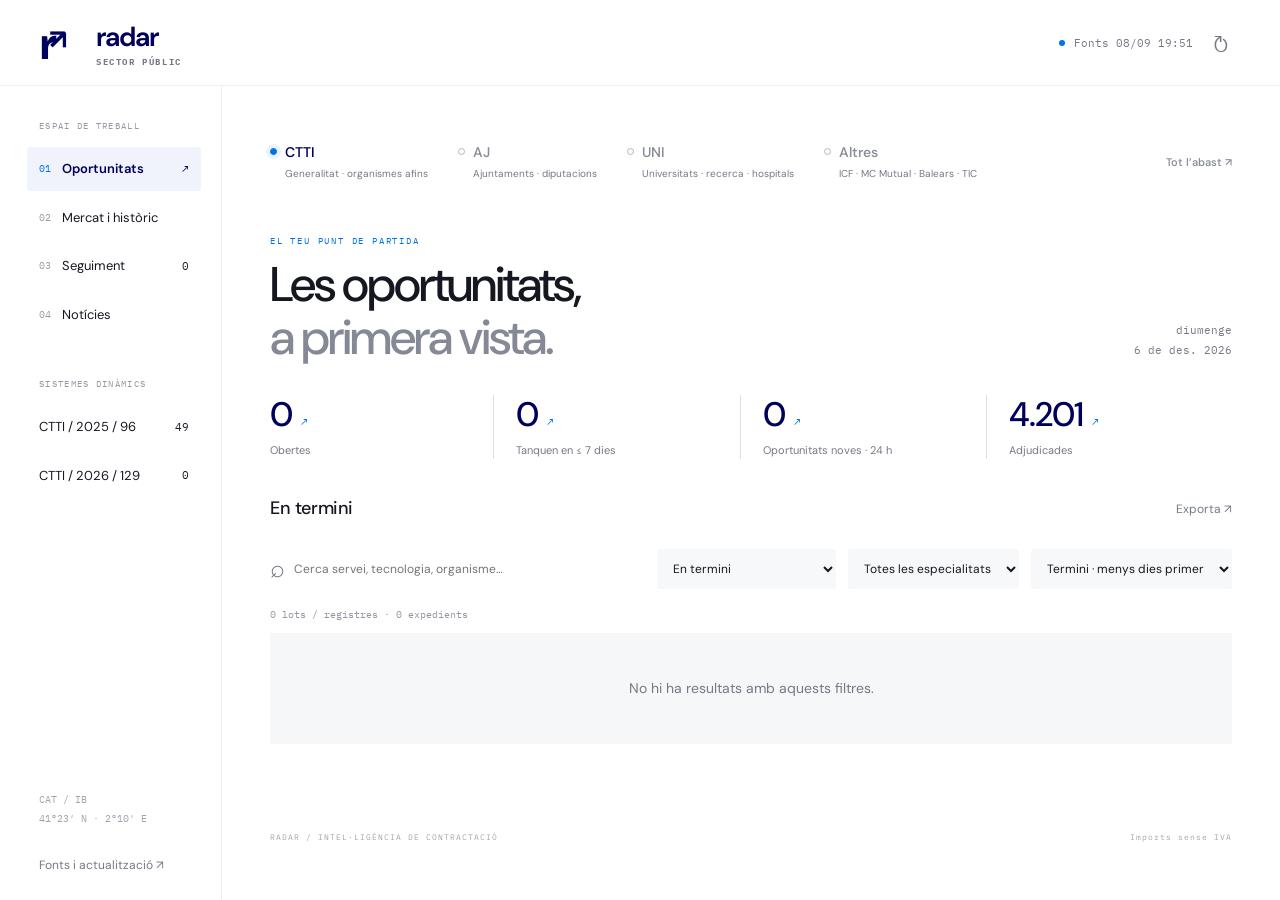
==== commit 059690f1: "feat: add four radar groups and MC Mutual tenders" ====
--- a/site/index.html
+++ b/site/index.html
@@ -1,7 +1,7 @@
 <!doctype html><html lang="ca"><head><meta charset="utf-8"><meta name="viewport" content="width=device-width,initial-scale=1"><meta name="theme-color" content="#00005c"><title>Radar · Sector públic</title><link rel="icon" href="favicon.ico?v=collie1" sizes="16x16 32x32 48x48"><link rel="icon" type="image/svg+xml" href="favicon.svg?v=collie1"><link rel="stylesheet" href="workspace.css"><link rel="alternate" type="application/rss+xml" title="Radar · Novetats" href="updates.xml"><script defer src="vendor/pdf-lib.min.js"></script><script type="module" src="workspace.js"></script></head>
 <body><a class="skip" href="#main">Salta al contingut</a><header class="topbar"><a class="brand" href="#"><span class="brand-symbol" aria-hidden="true">r<span>↗</span></span><strong>radar<span>sector públic</span></strong></a><div class="top-right"><span class="live-dot"></span><span id="freshness">Carregant</span><button id="refresh" class="icon-button" aria-label="Recarrega les dades disponibles">↻</button><button id="menu-toggle" class="mobile-only icon-button" aria-label="Obre el menú" aria-expanded="false">☰</button></div></header>
 <div class="shell"><aside id="sidebar"><div class="nav-caption">ESPAI DE TREBALL</div><nav aria-label="Navegació principal"><button data-view="home" class="selected" aria-current="page"><span>01</span> Oportunitats <i>↗</i></button><button data-view="awards"><span>02</span> Mercat i històric</button><button data-view="saved"><span>03</span> Seguiment <b id="saved-count">0</b></button><button data-view="news"><span>04</span> Notícies</button></nav><div class="nav-caption second">SISTEMES DINÀMICS</div><nav aria-label="SDA prioritaris"><button data-view="sda96">CTTI / 2025 / 96 <b id="n96">—</b></button><button data-view="sda129">CTTI / 2026 / 129 <b id="n129">—</b></button></nav><div class="sidebar-bottom"><span class="coordinate">CAT / IB<br>41°23′ N · 2°10′ E</span><button class="text-button" id="settings-button">Fonts i actualització ↗</button></div></aside>
-<main id="main"><div class="worlds" role="group" aria-label="Àmbit"><button data-world="generalitat" class="active">Generalitat <span>Departaments + organismes</span></button><button data-world="local">Local + Balears <span>Ajuntaments · Diputacions · Govern Balear</span></button><button data-world="university_hospital">Universitats i Hospitals <span>Universitats · Recerca · SISCAT</span></button><button data-world="all" class="world-all">Tot l’abast ↗</button></div><div class="page-heading"><div><div class="eyebrow" id="eyebrow">EL TEU PUNT DE PARTIDA</div><h1 id="page-title">Les oportunitats,<br><em>a primera vista.</em></h1></div><div class="page-date" id="today"></div></div>
-<div id="status-message" role="status" hidden></div><section id="metrics" class="kpi-strip" aria-label="Indicadors"></section><section id="spotlight" aria-label="Terminis propers"></section><section id="controls"><div class="section-heading"><h2 id="list-title">En termini</h2><button id="export" class="text-button">Exporta ↗</button></div><div class="filter-bar"><label class="search-box"><span aria-hidden="true">⌕</span><input id="search" type="search" placeholder="Cerca servei, tecnologia, organisme…" aria-label="Cerca"></label><select id="phase" aria-label="Estat"></select><select id="category" aria-label="Especialitat"><option value="">Totes les especialitats</option></select><select id="territory" aria-label="Territori"><option value="">Catalunya + Balears</option><option value="catalunya">Món local català</option><option value="balears">Govern Balear</option></select><select id="sda-category" aria-label="Categoria SDA" hidden><option value="">Totes les categories SDA</option></select><select id="news-scope" aria-label="Àmbit de les notícies" hidden></select><select id="sort" aria-label="Ordenació"><option value="deadline">Termini · menys dies primer</option><option value="deadline-desc">Termini · més dies primer</option><option value="recent">Novetats</option><option value="amount">Import</option></select></div></section>
+<main id="main"><div class="worlds" role="group" aria-label="Àmbit"><button data-world="generalitat" class="active">CTTI <span>Generalitat · organismes afins</span></button><button data-world="local">AJ <span>Ajuntaments · diputacions</span></button><button data-world="university_hospital">UNI <span>Universitats · recerca · hospitals</span></button><button data-world="other">Altres <span>ICF · MC Mutual · Balears · TIC</span></button><button data-world="all" class="world-all">Tot l’abast ↗</button></div><div class="page-heading"><div><div class="eyebrow" id="eyebrow">EL TEU PUNT DE PARTIDA</div><h1 id="page-title">Les oportunitats,<br><em>a primera vista.</em></h1></div><div class="page-date" id="today"></div></div>
+<div id="status-message" role="status" hidden></div><section id="metrics" class="kpi-strip" aria-label="Indicadors"></section><section id="spotlight" aria-label="Terminis propers"></section><section id="controls"><div class="section-heading"><h2 id="list-title">En termini</h2><button id="export" class="text-button">Exporta ↗</button></div><div class="filter-bar"><label class="search-box"><span aria-hidden="true">⌕</span><input id="search" type="search" placeholder="Cerca servei, tecnologia, organisme…" aria-label="Cerca"></label><select id="phase" aria-label="Estat"></select><select id="category" aria-label="Especialitat"><option value="">Totes les especialitats</option></select><select id="territory" aria-label="Territori"><option value="">Tots els territoris</option><option value="catalunya">Catalunya</option><option value="balears">Balears</option></select><select id="sda-category" aria-label="Categoria SDA" hidden><option value="">Totes les categories SDA</option></select><select id="news-scope" aria-label="Grup de notícies" hidden></select><select id="sort" aria-label="Ordenació"><option value="deadline">Termini · menys dies primer</option><option value="deadline-desc">Termini · més dies primer</option><option value="recent">Novetats</option><option value="amount">Import</option></select></div></section>
 <div id="result-count" class="result-count" role="status"></div><section id="results"><div class="empty">Preparant el teu espai de treball…</div></section><div id="pagination"></div><footer><span>RADAR / INTEL·LIGÈNCIA DE CONTRACTACIÓ</span><span>Imports sense IVA</span></footer></main></div>
 <dialog id="dossier"><div class="dossier-toolbar"><span>FITXA / <b id="dossier-code"></b></span><button id="close-dossier" class="icon-button" aria-label="Tanca el dossier">✕</button></div><div id="dossier-content"></div></dialog><dialog id="settings"><button id="close-settings" class="close-settings icon-button" aria-label="Tanca">✕</button><div id="settings-content"></div></dialog><div id="toast" role="status"></div></body></html>
--- a/site/workspace.css
+++ b/site/workspace.css
@@ -8,3 +8,5 @@
 .news-section{margin:25px 0 44px}.news-section-heading{display:flex;justify-content:space-between;align-items:center;gap:20px;margin-bottom:8px}.news-section-heading h2{font-size:24px;letter-spacing:-.6px;font-weight:500;margin:0}.news-section-heading p{font-size:11px;color:var(--muted);margin:4px 0 0}.news-section-heading>span{font:12px var(--mono);color:var(--blue)}.news-summary{font-size:13px;line-height:1.7;color:#525f73;margin:12px 0 17px}.news-card h3 a{color:inherit}.news-priority{padding:25px 28px;background:#f1f4fa;border-left:2px solid var(--blue)}.news-priority .news-section-heading h2{color:var(--navy)}.news-priority .news-card{border-top-color:#d6ddeb}.news-section .news-link{display:inline-block}#news-scope{max-width:270px}@media(max-width:600px){.news-priority{padding:20px 17px}.news-section-heading h2{font-size:21px}.news-section .news-meta{flex-wrap:wrap;gap:5px 12px}.news-section .news-card h3{font-size:19px}}
 
 @media(max-width:920px){.worlds>button{flex:1 1 30%;min-width:145px}}@media(max-width:700px){.worlds>button{flex:1 1 45%;min-width:140px}}
+
+.news-topic{color:var(--blue);font-size:10px}
